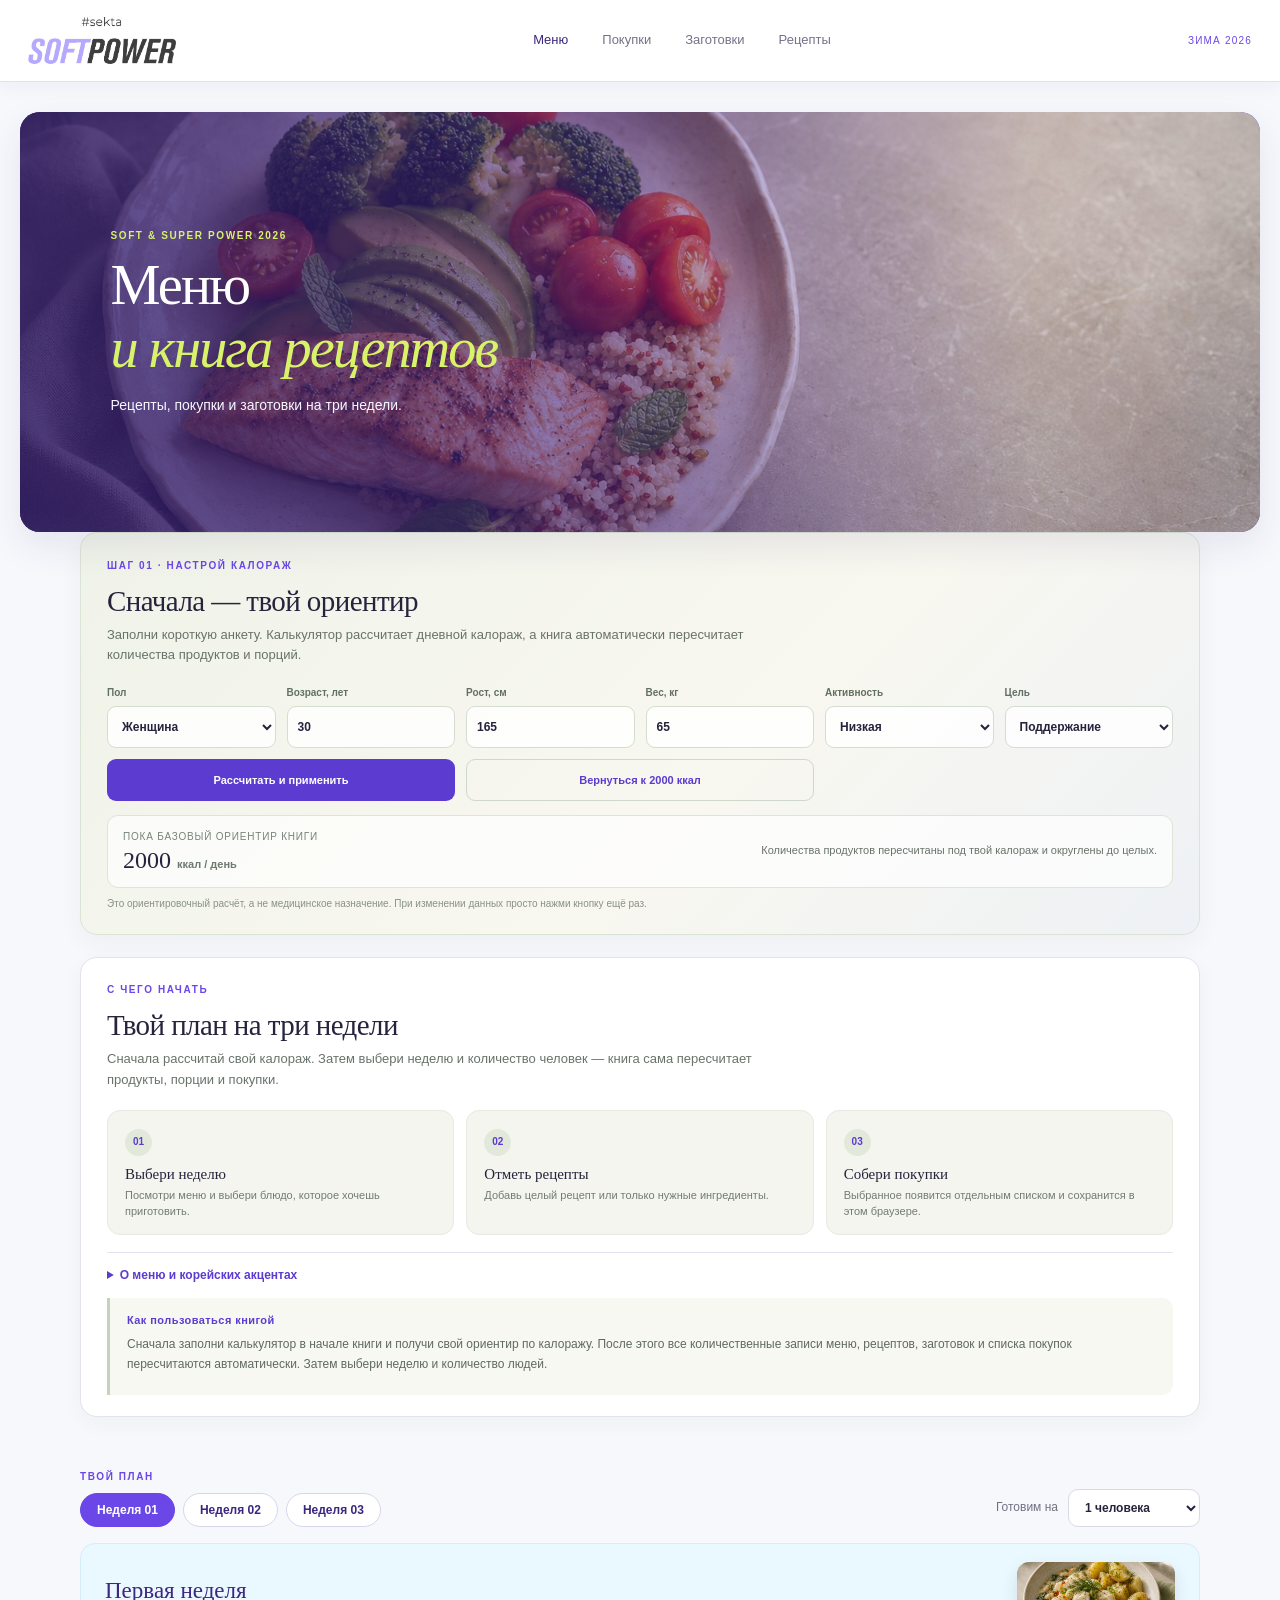
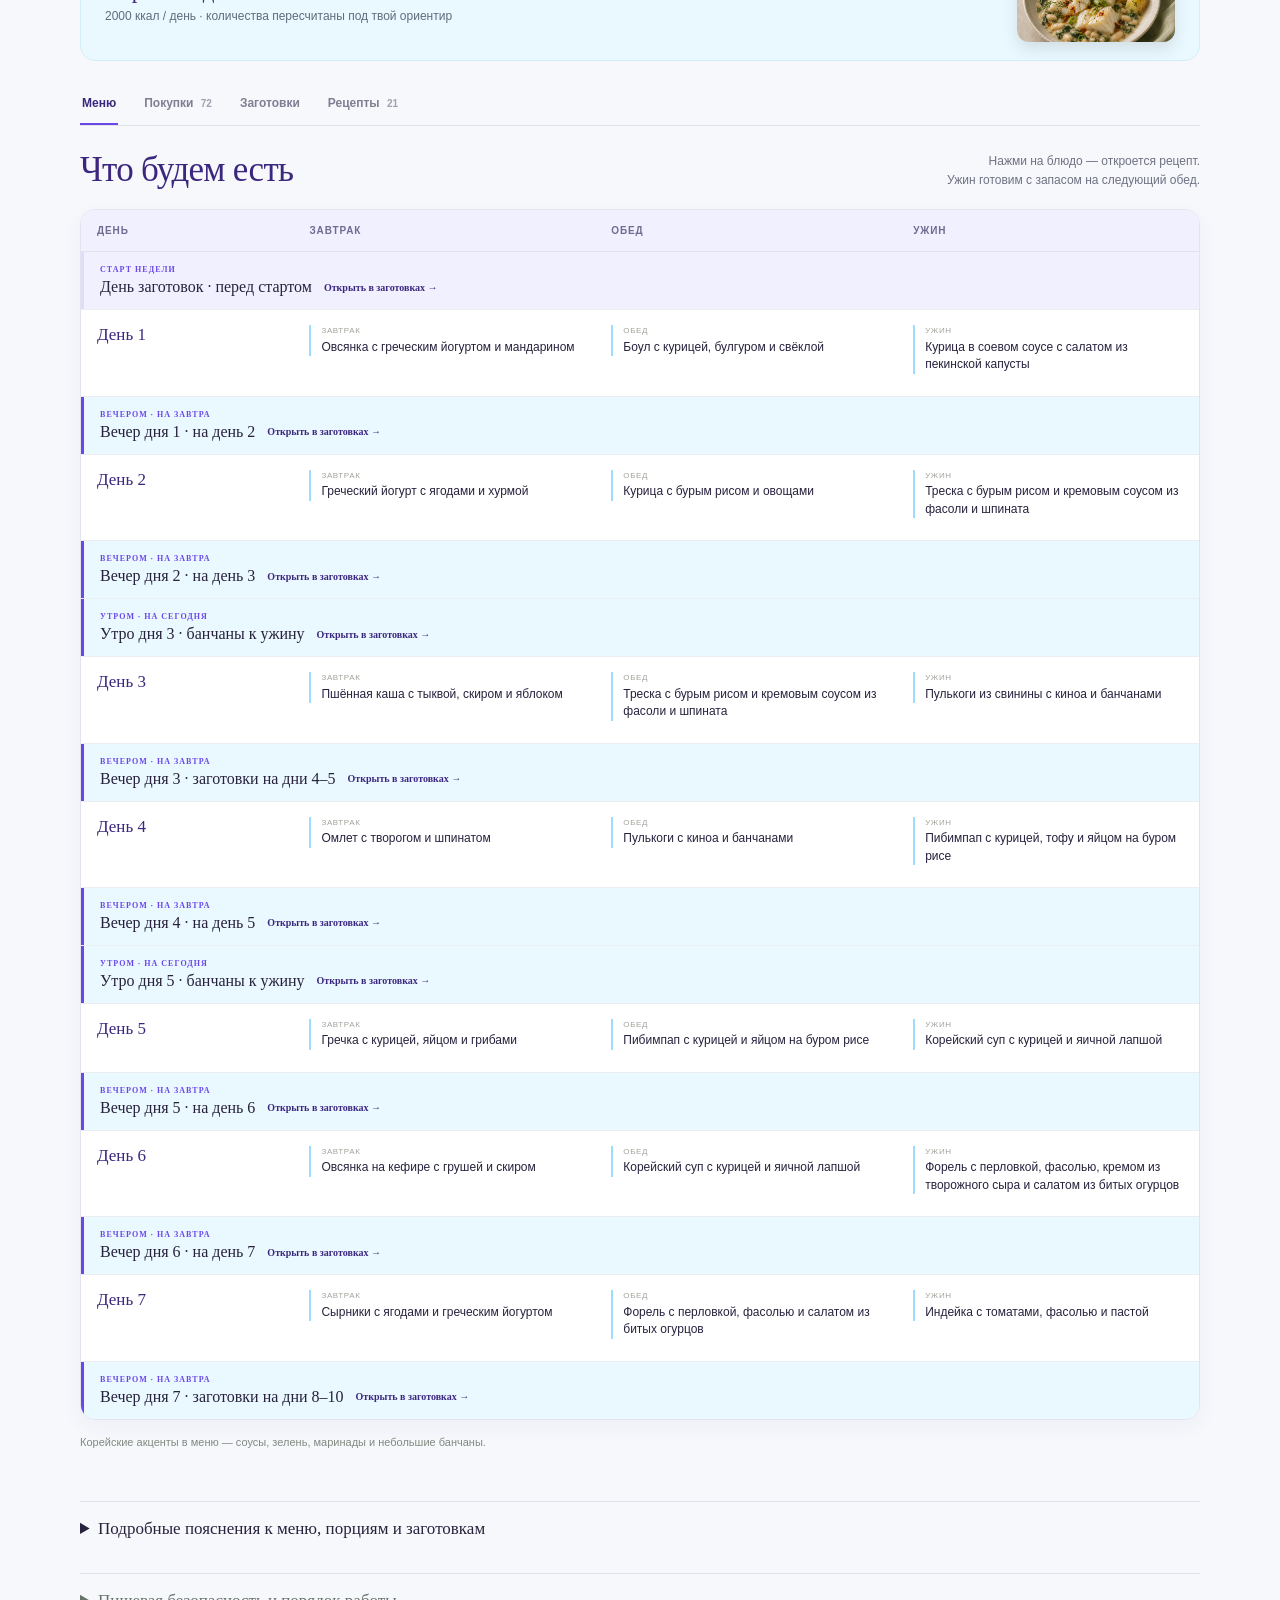
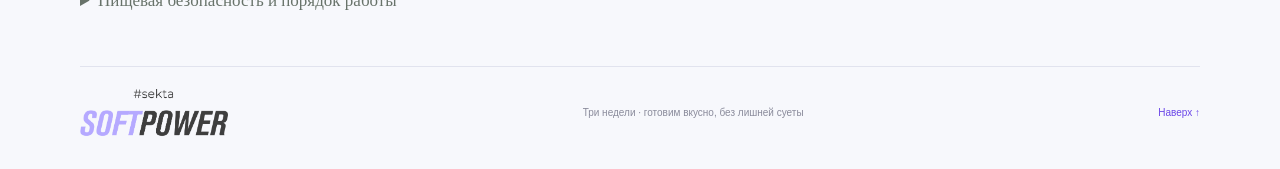
==== index.html @ 27cd6e07 "Уточнить завтрак и состав блюд дня 3" ====
<!doctype html><html lang="ru"><head><meta charset="utf-8"><meta name="viewport" content="width=device-width, initial-scale=1"><meta name="theme-color" content="#f2f1e9"><meta name="description" content="Интерактивная книга сезонного меню на три недели: рецепты, заготовки и пересчёт порций на 1–4 человек."><title>Сезонка — меню и книга рецептов</title><link rel="stylesheet" href="styles.css?v=20261120-recipe-flow"></head><body><header class="topbar"><a class="brand" href="#" aria-label="Soft Power — на главную"><img class="brand-logo" src="[data-uri]" alt="#sekta Soft Power"></a><nav class="topnav" aria-label="Основная навигация"><a href="#menu" data-view="menu">Меню</a><a href="#shopping" data-view="shopping">Покупки</a><a href="#prep" data-view="prep">Заготовки</a><a href="#recipes" data-view="recipes">Рецепты</a></nav><div class="topbar-note">зима 2026</div></header><main><section class="hero"><img src="cover.jpg" alt="Лосось, овощи и крупа на керамической тарелке"><div class="hero-shade"></div><div class="hero-copy"><p class="eyebrow">SOFT &amp; SUPER POWER 2026</p><h1>Меню<br><em>и книга рецептов</em></h1><p>Рецепты, покупки и заготовки на три недели.</p></div></section><section id="calorieCalculator" class="calorie-calculator" aria-labelledby="calorieTitle"></section><section class="intro-panel" aria-labelledby="introTitle"><div class="intro-heading"><p class="eyebrow">С ЧЕГО НАЧАТЬ</p><h2 id="introTitle">Твой план на три недели</h2><p>Сначала рассчитай свой калораж. Затем выбери неделю и количество человек — книга сама пересчитает продукты, порции и покупки.</p></div><div class="intro-steps"><article><span>01</span><strong>Выбери неделю</strong><p>Посмотри меню и выбери блюдо, которое хочешь приготовить.</p></article><article><span>02</span><strong>Отметь рецепты</strong><p>Добавь целый рецепт или только нужные ингредиенты.</p></article><article><span>03</span><strong>Собери покупки</strong><p>Выбранное появится отдельным списком и сохранится в этом браузере.</p></article></div><details class="intro-context"><summary>О меню и корейских акцентах</summary><div id="introContent"></div></details><div class="intro-howto" id="howtoContent"></div></section><section class="controlbar" aria-label="Выбор недели и количества"><div><p class="eyebrow">ТВОЙ ПЛАН</p><div class="week-switch" id="weekSwitch"></div></div><label class="people-control"><span>Готовим на</span><select id="peopleSelect" aria-label="Количество человек"><option value="1">1 человека</option><option value="2">2 человека</option><option value="3">3 человека</option><option value="4">4 человека</option></select></label></section><div class="week-intro" id="weekIntro"></div><div class="view-nav"><button class="view-tab active" data-view="menu">Меню</button><button class="view-tab" data-view="shopping">Покупки <span id="shoppingCount"></span></button><button class="view-tab" data-view="prep">Заготовки</button><button class="view-tab" data-view="recipes">Рецепты <span id="recipeCount"></span></button></div><section id="menu" class="view active"><div class="section-head"><div><h2>Что будем есть</h2></div><p>Нажми на блюдо — откроется рецепт.<br>Ужин готовим с запасом на следующий обед.</p></div><div class="menu-wrap"><table class="menu-table" aria-label="Меню на выбранную неделю"><thead><tr><th>День</th><th>Завтрак</th><th>Обед</th><th>Ужин</th></tr></thead><tbody id="menuGrid"></tbody></table></div><div class="menu-footnote">Корейские акценты в меню — соусы, зелень, маринады и небольшие банчаны.</div></section><section id="recipes" class="view"><div class="section-head"><div><p class="eyebrow">ПРОСТО И ПОШАГОВО</p><h2>Рецепты недели</h2></div><div class="recipe-tools"><label class="search-box"><span>⌕</span><input id="recipeSearch" type="search" placeholder="Найти блюдо…" aria-label="Найти блюдо"></label><button class="quiet-button" id="toggleRecipes">Развернуть все</button></div></div><div id="recipeDays" class="recipe-days"></div></section><section id="shopping" class="view"><div class="section-head"><div><p class="eyebrow">СПИСОК НА НЕДЕЛЮ</p><h2>Покупки</h2></div><p>Отметь нужные продукты.<br>Количество пересчитывается на выбранное число человек.</p></div><div class="shopping-main"><div class="list-summary" id="listSummary"></div><section class="selected-shopping" id="selectedShopping" aria-live="polite"></section><div id="groceryGroups" class="grocery-groups"></div></div><div class="note-card"><strong>Про ориентир КБЖУ</strong><p>База книги — около 2000 ккал и соотношение 30/20/50. После калькулятора количественные значения пересчитываются под твой ориентир; это пропорциональная настройка, а не лабораторный анализ каждой порции.</p></div></section><section id="prep" class="view"><div class="section-head"><div><p class="eyebrow">СНАЧАЛА ЗАГОТОВКИ</p><h2>План подготовки</h2></div><p>День заготовок перед стартом.<br>После дней 3, 10 и 17: вечерняя заготовка на следующие дни.</p></div><div class="prep-intro"><strong>Готовь по этапам</strong><span>Заготовки сгруппированы по дням подготовки. Внутри — конкретные продукты, действия и блюда, для которых они нужны.</span></div><div class="prep-return"><button id="prepReturn" class="view-tab" type="button" hidden></button></div><div id="prepBlocks" class="prep-blocks"></div></section><section class="frontmatter"><details><summary>Подробные пояснения к меню, порциям и заготовкам</summary><div id="frontmatterContent"></div></details><details class="safety-panel"><summary>Пищевая безопасность и порядок работы</summary><div id="safetyContent"></div></details></section></main><footer><a class="brand footer-brand" href="#" aria-label="Soft Power — наверх"><img class="brand-logo" src="[data-uri]" alt="#sekta Soft Power"></a><span>Три недели · готовим вкусно, без лишней суеты</span><a href="#top">Наверх ↑</a></footer><script src="menu-data.js?v=20261123-day3-cleanup"></script><script src="app.js?v=20261123-prep-return"></script></body></html>
---- styles.css ----
:root{--paper:#f4f2eb;--card:#fffefa;--ink:#26362d;--muted:#778078;--line:#dfe2d8;--olive:#536c54;--sage:#e6ecdf;--rust:#be6848;--sand:#eee7d8;--shadow:0 14px 40px rgba(39,51,41,.08);--serif:"Playfair Display",Georgia,serif;--sans:"DM Sans",Arial,sans-serif}*{box-sizing:border-box}html{scroll-behavior:smooth;scroll-padding-top:90px}body{margin:0;background:var(--paper);color:var(--ink);font-family:var(--sans);font-size:15px;line-height:1.55}.topbar{height:76px;display:flex;align-items:center;justify-content:space-between;padding:0 max(28px,calc((100vw - 1240px)/2));border-bottom:1px solid #dedfd5;background:rgba(250,249,244,.92);position:sticky;top:0;z-index:20;backdrop-filter:blur(14px)}.brand{display:flex;align-items:center;gap:11px;text-decoration:none;color:var(--ink);font-size:12px;font-weight:700;letter-spacing:.14em}.brand-mark{width:36px;height:36px;border-radius:50%;background:var(--olive);color:white;display:grid;place-items:center;font-family:var(--serif);font-size:20px;letter-spacing:0}.brand small{display:block;color:#90958b;font-size:9px;letter-spacing:.08em;font-weight:500;margin-top:2px}.topnav{display:flex;gap:34px}.topnav a{font-size:13px;color:#657168;text-decoration:none}.topnav a:hover,.topnav a.current{color:var(--ink)}.topbar-note{font-size:11px;letter-spacing:.12em;text-transform:uppercase;color:#8b9086}.hero{max-width:1240px;margin:30px auto 0;height:420px;border-radius:20px;overflow:hidden;position:relative;background:#b8b7a8;box-shadow:var(--shadow)}.hero>img{width:100%;height:100%;object-fit:cover;object-position:center 48%;display:block}.hero-shade{position:absolute;inset:0;background:linear-gradient(90deg,rgba(24,37,29,.72),rgba(24,37,29,.43) 43%,rgba(24,37,29,.02) 76%),linear-gradient(0deg,rgba(24,37,29,.14),transparent 55%)}.hero-copy{position:absolute;left:7.3%;top:50%;transform:translateY(-50%);max-width:530px;color:white}.eyebrow{font-size:10px;font-weight:700;letter-spacing:.17em;color:var(--rust);margin:0 0 10px}.hero .eyebrow{color:#d5dfc7}.hero h1{font:500 clamp(36px,4.4vw,58px)/1.12 var(--serif);letter-spacing:-.025em;margin:0 0 14px}.hero h1 em{font-weight:500;color:#e2ead5}.hero-copy>p:not(.eyebrow){max-width:435px;color:#f3f1e9;font-size:14px;margin:0}.hero-pills{display:flex;gap:9px;margin-top:24px;flex-wrap:wrap}.hero-pills span{border:1px solid rgba(255,255,255,.38);background:rgba(255,255,255,.1);border-radius:30px;padding:7px 12px;font-size:11px;backdrop-filter:blur(6px)}.hero-caption{position:absolute;right:25px;bottom:21px;color:#fff;font-size:10px;letter-spacing:.15em}.hero-caption i{font-style:normal;color:#b6cc9e}.controlbar,.week-intro,.view-nav,main>section:not(.hero){max-width:1120px;margin-left:auto;margin-right:auto}.controlbar{display:flex;justify-content:space-between;align-items:end;padding:30px 0 16px}.controlbar .eyebrow{margin-bottom:8px}.week-switch{display:flex;gap:8px}.week-btn{border:1px solid #d8ddd2;background:transparent;color:#68736a;border-radius:30px;padding:9px 16px;font:600 12px var(--sans);cursor:pointer;transition:.2s}.week-btn:hover,.week-btn.active{background:var(--olive);color:white;border-color:var(--olive)}.people-control{display:flex;align-items:center;gap:10px;font-size:12px;color:var(--muted)}select{font:600 12px var(--sans);color:var(--ink);border:1px solid var(--line);background:white;border-radius:10px;padding:10px 32px 10px 12px;cursor:pointer}.week-intro{display:flex;align-items:center;justify-content:space-between;gap:24px;border-radius:15px;background:#e8ecdf;padding:18px 24px;margin-bottom:21px!important}.week-intro h2{font:500 23px var(--serif);margin:0 0 3px}.week-intro p{font-size:12px;color:#68736a;margin:0}.week-tag{background:#f9faf4;padding:8px 11px;border-radius:30px;font-size:10px;white-space:nowrap;color:var(--olive);font-weight:600}.view-nav{display:flex;gap:24px;border-bottom:1px solid var(--line);margin-bottom:24px!important}.view-tab{border:0;background:none;padding:14px 2px 13px;color:#778078;font:600 12px var(--sans);cursor:pointer;border-bottom:2px solid transparent}.view-tab.active{color:var(--ink);border-color:var(--rust)}.view-tab span{font-size:10px;color:#959b91;margin-left:4px}.view{max-width:1120px;margin:0 auto 50px;display:none}.view.active{display:block}.section-head{display:flex;justify-content:space-between;align-items:end;margin:0 0 19px}.section-head h2{font:500 33px var(--serif);margin:0;letter-spacing:-.02em}.section-head>p{font-size:12px;color:var(--muted);text-align:right;margin:0}.menu-wrap{overflow:auto;border:1px solid var(--line);border-radius:15px;background:var(--card);box-shadow:0 5px 18px rgba(39,51,41,.03)}.menu-table{width:100%;min-width:740px;border-collapse:collapse}.menu-table th{background:#f8f8f2;color:#788078;font-size:10px;letter-spacing:.09em;text-align:left;text-transform:uppercase;padding:13px 16px;border-bottom:1px solid var(--line)}.menu-table td{vertical-align:top;border-bottom:1px solid #eceee7;padding:15px 16px;width:27%}.menu-table tr:last-child td{border-bottom:0}.menu-table td:first-child{width:100px;color:var(--olive);font:500 17px var(--serif);white-space:nowrap}.meal-link{display:block;text-decoration:none;color:var(--ink);font-size:12px;line-height:1.45;margin:0 0 7px;padding-left:10px;border-left:2px solid #dce4d3;transition:.15s}.meal-link:hover{color:var(--rust);border-color:var(--rust);transform:translateX(2px)}.meal-link small{display:block;color:#a0a49b;text-transform:uppercase;font-size:8px;letter-spacing:.08em;margin-bottom:2px}.menu-footnote{display:flex;align-items:center;gap:8px;color:#818980;font-size:11px;margin-top:14px}.dot{width:7px;height:7px;border-radius:50%;background:var(--rust)}.recipe-tools{display:flex;gap:8px;align-items:center}.search-box{border:1px solid var(--line);background:white;border-radius:11px;display:flex;align-items:center;gap:8px;padding:8px 11px;color:#98a094}.search-box input{border:0;outline:0;font:12px var(--sans);width:160px;color:var(--ink)}.quiet-button{border:1px solid var(--line);background:transparent;border-radius:9px;padding:9px 12px;font:600 11px var(--sans);color:#667269;cursor:pointer}.quiet-button:hover{background:var(--sage)}.recipe-days{display:grid;gap:14px}.day-group{background:var(--card);border:1px solid var(--line);border-radius:15px;overflow:hidden}.day-title{padding:14px 18px;background:#f8f8f3;display:flex;justify-content:space-between;align-items:center;border-bottom:1px solid #ebede5}.day-title h3{margin:0;font:500 20px var(--serif)}.day-title span{font-size:10px;color:#92988e;letter-spacing:.08em;text-transform:uppercase}.recipe-list{padding:5px 15px}.recipe-card{border-bottom:1px solid #eef0e9}.recipe-card:last-child{border-bottom:0}.recipe-card summary{list-style:none;display:flex;align-items:center;gap:12px;padding:14px 5px;cursor:pointer}.recipe-card summary::-webkit-details-marker{display:none}.slot{width:72px;color:#858d83;text-transform:uppercase;letter-spacing:.08em;font-size:9px;font-weight:700}.recipe-name{flex:1;font:500 17px var(--serif)}.recipe-meta{font-size:10px;color:#8e958b;white-space:nowrap}.chevron{width:24px;height:24px;border-radius:50%;background:#eef1e7;display:grid;place-items:center;color:var(--olive);transition:.2s}.recipe-card[open] .chevron{transform:rotate(180deg)}.recipe-body{padding:0 12px 19px 89px;max-width:860px}.recipe-badges{display:flex;gap:7px;flex-wrap:wrap;margin-bottom:12px}.recipe-badges span{background:#f0f2eb;color:#687568;border-radius:20px;padding:5px 9px;font-size:9px}.recipe-columns{display:grid;grid-template-columns:minmax(220px,.8fr) 1.2fr;gap:28px}.recipe-body h4{font-size:10px;text-transform:uppercase;letter-spacing:.12em;color:var(--rust);margin:10px 0}.recipe-body ul,.recipe-body ol{padding-left:18px;margin:0;color:#4c5b50;font-size:12px}.recipe-body li{padding:2px 0}.recipe-notes{border-left:2px solid #d7e0d0;padding:5px 10px;margin-top:12px;color:#7a847b;font-size:11px}.empty-search{padding:20px;color:var(--muted);font-size:13px}.shopping-layout{display:grid;grid-template-columns:minmax(0,1fr) 300px;gap:25px}.list-summary{display:flex;justify-content:space-between;align-items:center;padding:14px 17px;background:#e8ecdf;border-radius:12px;margin-bottom:13px;font-size:12px;color:#586957}.list-summary strong{font:500 18px var(--serif);color:var(--ink)}.grocery-groups{display:grid;grid-template-columns:1fr 1fr;gap:11px}.grocery-group{background:var(--card);border:1px solid var(--line);border-radius:13px;overflow:hidden}.grocery-group summary{list-style:none;padding:13px 14px;display:flex;justify-content:space-between;cursor:pointer;font-size:12px;font-weight:700}.grocery-group summary::-webkit-details-marker{display:none}.grocery-group summary span{font-weight:500;font-size:10px;color:#949a90}.grocery-items{padding:0 14px 12px;display:grid;gap:6px}.check-item{display:flex;align-items:flex-start;gap:9px;font-size:11px;color:#5f6c61;line-height:1.4}.check-item input{appearance:none;flex:0 0 15px;height:15px;border:1px solid #b8c3b3;border-radius:4px;margin:0;cursor:pointer;background:white}.check-item input:checked{background:var(--olive);border-color:var(--olive);background-image:url("data:image/svg+xml,%3Csvg viewBox='0 0 16 16' xmlns='http://www.w3.org/2000/svg'%3E%3Cpath d='m3 8 3 3 7-7' fill='none' stroke='white' stroke-width='2'/%3E%3C/svg%3E")}.check-item.checked span{text-decoration:line-through;color:#a6aaa1}.prep-aside{display:grid;align-content:start;gap:12px}.prep-card,.note-card{background:#e8ecdf;border-radius:15px;padding:19px}.prep-icon{width:32px;height:32px;border-radius:50%;display:grid;place-items:center;background:#d4dfcb;color:var(--olive);font-size:19px;margin-bottom:12px}.prep-card h3{font:500 23px var(--serif);margin:0 0 5px}.muted{color:#768176;font-size:11px;margin:0 0 12px}.prep-block{border-top:1px solid #d2dacd;padding-top:10px;margin-top:11px}.prep-block summary{cursor:pointer;font-size:11px;font-weight:700;list-style:none}.prep-block summary::-webkit-details-marker{display:none}.prep-lines{font-size:10px;color:#617060;padding:7px 0 0}.prep-lines p{margin:5px 0}.prep-lines h5{font-size:10px;color:#425746;margin:11px 0 2px}.note-card{background:#f0e9dc}.note-card strong{font:500 16px var(--serif)}.note-card p{font-size:11px;color:#777b70;margin:6px 0 0}.frontmatter{max-width:1120px;margin:0 auto 38px!important}.frontmatter details{border-top:1px solid var(--line);padding:17px 0}.frontmatter summary{cursor:pointer;font:500 17px var(--serif)}#frontmatterContent{padding:12px 0 3px;max-width:860px;columns:1}#frontmatterContent h4{break-after:avoid;color:var(--rust);font-size:10px;letter-spacing:.1em;text-transform:uppercase;margin:15px 0 4px}#frontmatterContent p{font-size:11px;color:#6f786e;margin:5px 0;break-inside:avoid}.source-note{font-size:10px;color:#92978e}.source-note a{color:var(--olive)}footer{border-top:1px solid var(--line);max-width:1120px;margin:auto;padding:22px 0 32px;display:flex;justify-content:space-between;align-items:center;font-size:10px;color:#92978e}footer>a:last-child{color:var(--olive);text-decoration:none}.hidden{display:none!important}@media(max-width:1180px){.hero,.controlbar,.week-intro,.view-nav,.view,.frontmatter,footer{margin-left:24px!important;margin-right:24px!important}.topbar{padding-left:24px;padding-right:24px}.view{max-width:none}}@media(max-width:760px){body{font-size:14px}.topbar{height:65px;padding:0 16px}.topnav{gap:12px}.topnav a{font-size:11px}.topbar-note{display:none}.hero{height:480px;margin:16px 12px 0!important;border-radius:15px}.hero>img{object-position:60% center}.hero-shade{background:linear-gradient(90deg,rgba(24,37,29,.74),rgba(24,37,29,.18)),linear-gradient(0deg,rgba(24,37,29,.3),transparent 65%)}.hero-copy{left:7%;right:6%;top:47%}.hero h1{font-size:39px}.hero-copy>p:not(.eyebrow){font-size:13px}.hero-caption{font-size:8px}.controlbar{margin:0 16px!important;padding-top:22px;align-items:center}.week-switch{gap:5px}.week-btn{padding:8px 10px;font-size:10px}.people-control{display:grid;gap:4px;font-size:10px}select{font-size:10px;padding:8px}.week-intro,.view-nav,.view,.frontmatter,footer{margin-left:16px!important;margin-right:16px!important}.week-intro{padding:14px 16px}.week-intro h2{font-size:20px}.view-nav{gap:17px;overflow:auto;white-space:nowrap}.view-tab{font-size:11px}.view{margin-bottom:35px}.section-head{align-items:start;gap:10px;flex-direction:column}.section-head h2{font-size:28px}.section-head>p{text-align:left}.menu-table td{padding:12px}.recipe-tools{width:100%;justify-content:space-between}.search-box{flex:1}.search-box input{width:100%}.recipe-card summary{gap:7px}.slot{width:57px;font-size:8px}.recipe-name{font-size:15px}.recipe-meta{font-size:9px}.recipe-body{padding:0 4px 15px}.recipe-columns{grid-template-columns:1fr;gap:10px}.shopping-layout{grid-template-columns:1fr}.grocery-groups{grid-template-columns:1fr}.prep-aside{grid-template-columns:1fr 1fr}.prep-card{grid-column:1/-1}.list-summary{font-size:10px}.list-summary strong{font-size:15px}#frontmatterContent{columns:1}footer{gap:12px;flex-wrap:wrap}footer>span{order:3;width:100%}}@media(max-width:420px){.topnav{gap:8px}.topnav a{font-size:10px}.brand{font-size:10px}.brand-mark{width:31px;height:31px}.controlbar{align-items:end}.week-switch{gap:4px}.week-btn{padding:7px 8px}.hero h1{font-size:34px}.prep-aside{grid-template-columns:1fr}.prep-card{grid-column:auto}}

.week-visual{position:relative;width:158px;flex:0 0 158px;height:80px;border-radius:12px;overflow:hidden;box-shadow:0 7px 16px rgba(39,51,41,.12)}.week-visual img{width:100%;height:100%;object-fit:cover;display:block}.week-visual .week-tag{position:absolute;left:7px;right:7px;bottom:7px;display:block;text-align:center;background:rgba(249,250,244,.92);padding:5px 7px;font-size:8px;white-space:normal}.week-intro>div:first-child{flex:1}@media(max-width:760px){.week-visual{width:116px;flex-basis:116px;height:68px}.week-visual .week-tag{font-size:7px}}@media(max-width:420px){.week-intro{align-items:flex-start}.week-visual{width:84px;flex-basis:84px;height:60px}.week-visual .week-tag{font-size:6px;padding:4px}}

/* Brand and orientation */
.brand-logo{display:block;width:178px;height:auto;max-height:58px;object-fit:contain}.footer-brand .brand-logo{width:148px;max-height:48px}
.intro-panel{max-width:1120px;margin:0 auto 22px;padding:24px 26px 21px;background:var(--card);border:1px solid var(--line);border-radius:17px;box-shadow:0 6px 22px rgba(39,51,41,.04)}
.intro-heading{max-width:660px}.intro-heading h2{margin:0 0 6px;font:500 29px/1.2 var(--serif);letter-spacing:-.02em}.intro-heading>p:last-child{margin:0;color:#68736a;font-size:13px;line-height:1.6}
.intro-steps{display:grid;grid-template-columns:repeat(3,minmax(0,1fr));gap:12px;margin:20px 0 17px}.intro-steps article{position:relative;min-height:115px;padding:17px 17px 14px;border-radius:13px;background:#f4f5ef;border:1px solid #e7eae1}.intro-steps article>span{display:inline-grid;place-items:center;width:27px;height:27px;border-radius:50%;background:#e2e9da;color:var(--olive);font-size:10px;font-weight:700;margin-bottom:10px}.intro-steps strong{display:block;font:500 15px var(--serif);color:var(--ink)}.intro-steps p{margin:4px 0 0;color:#737c72;font-size:11px;line-height:1.5}
.intro-context{border-top:1px solid var(--line);padding-top:13px}.intro-context summary{cursor:pointer;font-size:12px;font-weight:700;color:var(--olive)}#introContent,#howtoContent{color:#5f6a60}#introContent{padding:5px 0 2px;columns:2;column-gap:30px}#introContent h4,#howtoContent h4{break-after:avoid;color:var(--rust);font-size:11px;letter-spacing:.04em;margin:12px 0 5px}#introContent p,#howtoContent p{font-size:12px;line-height:1.65;margin:6px 0;break-inside:avoid}#howtoContent{margin-top:13px;padding:14px 17px;border-left:3px solid #c7d2bd;background:#f8f8f3;border-radius:0 10px 10px 0}#howtoContent h4:first-child{margin-top:0}
.recipe-actions{padding:0 5px 12px}.add-recipe{border:1px solid #cfd9c8;background:#f4f6f0;color:var(--olive);border-radius:9px;padding:8px 11px;font:700 11px var(--sans);cursor:pointer;transition:.15s}.add-recipe:hover,.add-recipe.selected{background:var(--olive);color:white;border-color:var(--olive)}.recipe-picked{background:#fbfcf8}.recipe-ingredients{display:grid;gap:4px}.recipe-ingredient{display:flex;align-items:flex-start;gap:8px;padding:6px 8px;border-radius:8px;color:#4c5b50;font-size:12px;line-height:1.45;cursor:pointer}.recipe-ingredient:hover,.recipe-ingredient.is-selected{background:#eef2e9}.recipe-ingredient input,.selected-item input{accent-color:var(--olive);flex:0 0 16px;width:16px;height:16px;margin:1px 0 0;cursor:pointer}.recipe-body h4 small{font-size:9px;text-transform:none;letter-spacing:0;color:#858d83;font-weight:500;margin-left:5px}
.selected-shopping{margin:0 0 14px}.selected-shopping:not(:empty){padding:16px;background:#f0f3eb;border:1px solid #dce4d5;border-radius:14px}.selected-shopping-head{display:flex;justify-content:space-between;align-items:center;gap:10px}.selected-shopping-head .eyebrow{margin:0 0 4px}.selected-shopping-head h3{margin:0;font:500 20px var(--serif)}.selected-shopping-head h3 span{display:inline-grid;place-items:center;min-width:23px;height:23px;padding:0 5px;border-radius:50%;font:700 10px var(--sans);color:var(--olive);background:#dce6d4;vertical-align:middle}.selected-note{margin:8px 0 12px;color:#718071;font-size:11px;line-height:1.5}.selected-items{display:grid;grid-template-columns:repeat(2,minmax(0,1fr));gap:6px}.selected-item{display:flex;gap:9px;align-items:flex-start;padding:9px 10px;border-radius:9px;background:rgba(255,255,255,.78);font-size:11px;line-height:1.4}.selected-item>span{display:grid;gap:3px}.selected-item strong{font-weight:600;color:#46564a}.selected-item small{font-size:9px;color:#8b9388}.selected-item.checked strong{text-decoration:line-through;color:#a6aaa1}.recipe-match{background:#f2f5ed;border-radius:8px;padding:5px}.match-label{display:block;margin-top:3px;color:var(--olive);font-size:9px;line-height:1.35}.safety-panel{margin-top:17px!important;border-top:1px solid var(--line)}.safety-panel summary{color:#68736a}.front-subtitle{font-weight:600;color:#566754!important}.frontmatter summary:focus-visible,.intro-context summary:focus-visible,button:focus-visible,a:focus-visible,input:focus-visible,select:focus-visible{outline:3px solid rgba(190,104,72,.5);outline-offset:3px}
@media(max-width:1180px){.intro-panel{margin-left:24px;margin-right:24px}}
@media(max-width:760px){
  .topbar{height:auto;min-height:68px;flex-wrap:wrap;gap:5px 10px;padding:9px 15px}.brand-logo{width:132px;max-height:44px}.topnav{order:3;width:100%;justify-content:space-between;gap:8px;padding-top:3px;border-top:1px solid #e6e7df}.topnav a{font-size:10px;padding:5px 1px}.intro-panel{margin:0 16px 18px;padding:19px 16px}.intro-heading h2{font-size:25px}.intro-heading>p:last-child{font-size:12px}.intro-steps{grid-template-columns:1fr;gap:7px;margin:15px 0}.intro-steps article{min-height:0;padding:11px 12px 11px 48px}.intro-steps article>span{position:absolute;left:12px;top:12px;margin:0}.intro-steps strong{font-size:14px}.intro-steps p{font-size:10px}.intro-context summary{font-size:11px}#introContent{columns:1}#introContent p,#howtoContent p{font-size:11px}.selected-shopping-head h3{font-size:17px}.selected-items{grid-template-columns:1fr}.selected-item{padding:8px}.recipe-actions{padding-bottom:8px}.add-recipe{min-height:38px}.recipe-ingredient{padding:8px 9px}.recipe-ingredient input,.selected-item input{width:19px;height:19px;flex-basis:19px}
  .menu-wrap{overflow:visible;border:0;background:transparent;box-shadow:none}.menu-table{display:block;min-width:0}.menu-table thead{display:none}.menu-table tbody{display:grid;gap:9px}.menu-table tr{display:grid;grid-template-columns:1fr 1fr;background:var(--card);border:1px solid var(--line);border-radius:12px;overflow:hidden}.menu-table td{width:auto!important;padding:10px 11px;border:0}.menu-table td:first-child{grid-column:1/-1;border-bottom:1px solid #eceee7;font-size:17px;padding:11px 12px;background:#f8f8f3}.menu-table td:not(:first-child){min-width:0}.meal-link{font-size:11px;min-height:50px;margin:0;padding-left:8px}.meal-link small{font-size:8px}.menu-table td:nth-child(4){grid-column:1/-1}.menu-table td:nth-child(4) .meal-link{min-height:0}
}
@media(max-width:420px){.brand-logo{width:119px}.topnav a{font-size:9px}.intro-panel{margin-left:12px;margin-right:12px}.intro-steps article{padding-right:9px}.week-intro{gap:9px}.week-intro p{font-size:10px}.selected-shopping:not(:empty){padding:12px}.selected-shopping-head{align-items:flex-start}.selected-shopping-head .quiet-button{padding:7px 8px;font-size:9px}}

/* Shopping logistics: prep comes before the ingredient lists. */
.shopping-flow{display:grid;gap:18px}.prep-first-step{display:grid;grid-template-columns:40px minmax(220px,.65fr) minmax(0,1.35fr);gap:0 16px;align-items:start;padding:22px 24px;background:#e8ecdf;border:1px solid #d9e1d2}.prep-first-step .prep-icon{grid-row:1/3;margin:0}.prep-copy .eyebrow{margin-bottom:7px}.prep-copy h3{font:500 23px var(--serif);margin:0 0 5px}.prep-copy .muted{max-width:370px;margin:0}.prep-blocks{display:grid;grid-template-columns:1fr 1fr;gap:10px}.prep-blocks .prep-block{margin:0;padding:12px 14px;background:rgba(255,255,255,.58);border:1px solid #d2dacd;border-radius:11px}.prep-blocks .prep-block summary{font-size:12px}.prep-blocks .prep-lines{font-size:11px;line-height:1.5}.shopping-main{min-width:0}.shopping-main::before{content:"ШАГ 2 · СПИСОК ПОКУПОК";display:block;color:var(--rust);font-size:10px;font-weight:700;letter-spacing:.15em;margin:0 0 9px}.shopping-flow>.note-card{max-width:520px}.shopping-main .list-summary{margin-bottom:13px}
@media(max-width:760px){.prep-first-step{grid-template-columns:34px 1fr;gap:0 12px;padding:17px}.prep-first-step .prep-icon{grid-row:1}.prep-copy{grid-column:2}.prep-copy h3{font-size:21px}.prep-copy .muted{font-size:12px}.prep-blocks{grid-column:1/-1;grid-template-columns:1fr;margin-top:14px}.prep-blocks .prep-block{padding:12px}.shopping-main::before{margin-bottom:8px}}
.prep-step{display:grid;grid-template-columns:22px 1fr;gap:8px;align-items:start;margin:9px 0}.prep-step>span{width:21px;height:21px;border-radius:50%;display:grid;place-items:center;background:#d4dfcb;color:var(--olive);font-size:10px;font-weight:700}.prep-step p{margin:0;line-height:1.55}.prep-lines>p{margin:7px 0}

/* Раздельный план заготовок: короткие сгруппированные блоки вместо длинной колонки. */
#prep .prep-intro{display:flex;gap:16px;align-items:baseline;padding:15px 18px;margin:0 0 14px;background:#e8ecdf;border:1px solid #d9e1d2;border-radius:13px;color:#647365;font-size:12px}
#prep .prep-intro strong{flex:none;color:var(--ink);font:500 16px var(--serif)}
#prep .prep-blocks{grid-template-columns:1fr;gap:12px}
#prep .prep-blocks>.prep-block{padding:0 18px;background:var(--card);border:1px solid var(--line);border-radius:13px;box-shadow:0 5px 18px rgba(39,51,41,.03)}
#prep .prep-blocks>.prep-block>summary{display:flex;justify-content:space-between;align-items:center;gap:12px;padding:15px 0;font-size:14px}
.prep-count{font-weight:500;color:var(--muted);font-size:10px;white-space:nowrap}
#prep .prep-lines{padding:0 0 14px}
.prep-subgroup{margin:8px 0;padding:0 12px;background:#f7f7f1;border:1px solid #e7e9e0;border-radius:10px}
.prep-subgroup>summary{padding:11px 0;cursor:pointer;color:var(--ink);font-size:12px;font-weight:700;list-style:none}
.prep-subgroup>summary::-webkit-details-marker{display:none}
.prep-subgroup>summary::after{content:'＋';float:right;color:var(--rust)}
.prep-subgroup[open]>summary::after{content:'−'}
.prep-subgroup-body{padding:1px 0 11px;color:#617060;font-size:12px}
.prep-subgroup-body p{margin:5px 0;line-height:1.55}
.prep-subgroup-body .prep-step{grid-template-columns:25px 1fr;gap:10px;margin:11px 0}
.prep-subgroup-body .prep-step>span{width:24px;height:24px;font-size:11px}
.prep-subgroup-body .prep-step p{font-size:12px}
.prep-section-title{margin:12px 0 7px;color:var(--rust);font:600 12px var(--sans)}
.prep-label{margin:10px 0 4px;color:var(--olive);font-size:10px;text-transform:uppercase;letter-spacing:.08em}
.prep-ingredient{padding:5px 8px;margin:3px 0!important;background:white;border-radius:6px}
#shopping .shopping-main::before{content:none}
@media(max-width:760px){#prep .prep-intro{display:grid;gap:3px}#prep .prep-blocks>.prep-block{padding:0 12px}#prep .prep-blocks>.prep-block>summary{font-size:13px}}

/* Читабельная карточка дня на телефоне: каждый приём пищи идёт отдельной строкой. */
@media(max-width:760px){.menu-table tr{grid-template-columns:1fr}.menu-table td:nth-child(4){grid-column:auto}.menu-table td:not(:first-child){border-top:1px solid #eceee7;padding:9px 12px}.menu-table td:not(:first-child) .meal-link{margin:0;padding:3px 0;border-left:0}.menu-table td:not(:first-child) .meal-link small{display:inline-block;min-width:76px;margin:0 8px 0 0;color:var(--rust);font-weight:700}.menu-table td:first-child{font-size:17px}.menu-table td:nth-child(4) .meal-link{min-height:0}}
.recipe-origin{margin:12px 0 16px;padding:11px 13px;border-left:3px solid var(--rust);border-radius:0 9px 9px 0;background:#f7f4eb;color:#68736a;font-size:12px}.recipe-origin a{color:var(--olive);font-weight:700;text-decoration:underline;text-underline-offset:2px}
.recipe-ingredient span{overflow-wrap:anywhere}
@media(max-width:760px){.recipe-origin{font-size:11px}.recipe-ingredient{padding:8px 7px}}
@media(max-width:760px){
  .meal-link{display:grid;grid-template-columns:76px minmax(0,1fr);align-items:start;gap:8px;font-size:12px;line-height:1.4}
  .menu-table td:not(:first-child) .meal-link small{display:block;min-width:0;margin:0;color:var(--rust);font-size:9px;letter-spacing:.06em}
  .menu-table td:not(:first-child) .meal-link{min-height:0;padding:4px 0}
  .week-visual .week-tag{display:none}
}

/* Recipe cards share one fixed grid so dinner rows do not drift on narrow screens. */
.recipe-card>summary{display:grid;grid-template-columns:72px minmax(0,1fr) max-content 24px;align-items:center;gap:12px;}
.recipe-card>summary>.slot{width:auto;min-width:0;white-space:nowrap;flex:none;}
.recipe-card>summary>.recipe-name{min-width:0;overflow-wrap:anywhere;}
.recipe-card>summary>.recipe-meta{max-width:130px;white-space:normal;text-align:right;line-height:1.25;}
.recipe-card>summary>.chevron{width:24px;height:24px;flex:none;font-size:0;position:relative;transform:none!important;}
.recipe-card>summary>.chevron::before{content:"";width:7px;height:7px;border-right:1.7px solid currentColor;border-bottom:1.7px solid currentColor;transform:translateY(-2px) rotate(45deg);transition:transform .2s;}
.recipe-card[open]>summary>.chevron::before{transform:translateY(2px) rotate(225deg);}
@media(max-width:760px){
.recipe-card>summary{grid-template-columns:64px minmax(0,1fr) 22px;grid-template-areas:"slot name arrow" ". meta arrow";gap:4px 9px;align-items:center;padding:13px 4px;}
.recipe-card>summary>.slot{grid-area:slot;}
.recipe-card>summary>.recipe-name{grid-area:name;font-size:15px;line-height:1.3;}
.recipe-card>summary>.recipe-meta{grid-area:meta;justify-self:start;max-width:none;text-align:left;font-size:9px;}
.recipe-card>summary>.chevron{grid-area:arrow;width:22px;height:22px;}
.recipe-body{padding:0 8px 16px 73px;}
}
@media(max-width:360px){.recipe-card>summary{grid-template-columns:58px minmax(0,1fr) 20px;gap:4px 7px;}.recipe-card>summary>.slot{font-size:8px;}.recipe-body{padding-left:65px;}}

/* Calorie calculator: the book starts with one clear personal target. */
.week-only-label{display:inline-flex;align-items:center;min-height:38px;padding:0 14px;border-radius:30px;background:#e8ecdf;color:var(--olive);font-size:11px;font-weight:700}.calorie-calculator{max-width:1120px;margin:0 auto 22px;padding:25px 26px 23px;background:linear-gradient(135deg,#f0f3e9,#f8f7f0 58%,#eef1f5);border:1px solid #dbe3d5;border-radius:17px;box-shadow:0 7px 24px rgba(39,51,41,.05)}
.calorie-copy{max-width:680px}.calorie-copy h2{margin:0 0 6px;font:500 29px/1.2 var(--serif);letter-spacing:-.02em}.calorie-copy p:not(.eyebrow){margin:0;color:#68736a;font-size:13px;line-height:1.6}
.calorie-form{display:grid;grid-template-columns:repeat(6,minmax(0,1fr));gap:11px;margin:19px 0 14px}.calorie-form label{display:grid;gap:5px;color:#617060;font-size:10px;font-weight:700}.calorie-form input,.calorie-form select{width:100%;min-width:0;height:42px;padding:8px 10px;border:1px solid #d5ddd0;border-radius:9px;background:rgba(255,255,255,.86);font:600 12px var(--sans);color:var(--ink)}.calorie-form input:focus,.calorie-form select:focus{outline:3px solid rgba(83,108,84,.18);border-color:var(--olive)}.calorie-submit{grid-column:span 2;align-self:end;min-height:42px;border:0;border-radius:9px;background:var(--olive);color:#fff;font:700 11px var(--sans);cursor:pointer;padding:9px 14px}.calorie-submit:hover{background:#405741}.calorie-reset{grid-column:span 2;align-self:end;min-height:42px;border:1px solid #cfd9cb;border-radius:9px;background:transparent;color:var(--olive);font:700 11px var(--sans);cursor:pointer;padding:9px 14px}.calorie-reset:hover{background:#eef2e8}
.calorie-result{display:flex;align-items:center;justify-content:space-between;gap:20px;padding:13px 15px;background:rgba(255,255,255,.7);border:1px solid #dce5d6;border-radius:11px}.calorie-result>div:first-child{display:grid;gap:2px}.calorie-result-label{color:#778477;font-size:10px;text-transform:uppercase;letter-spacing:.08em}.calorie-result strong{font:500 24px var(--serif);color:var(--ink)}.calorie-result strong small{font:600 11px var(--sans);color:#6e796f}.calorie-result-meta{max-width:560px;color:#68736a;font-size:11px;line-height:1.45;text-align:right}.calorie-result-meta b{color:var(--olive)}.calorie-note{margin:9px 0 0;color:#8a9287;font-size:10px;line-height:1.45}
@media(max-width:1180px){.calorie-calculator{margin-left:24px;margin-right:24px}}
@media(max-width:760px){.calorie-calculator{margin:0 16px 18px;padding:19px 16px}.calorie-copy h2{font-size:25px}.calorie-copy p:not(.eyebrow){font-size:12px}.calorie-form{grid-template-columns:repeat(2,minmax(0,1fr));gap:10px;margin-top:16px}.calorie-form label:nth-child(5),.calorie-form label:nth-child(6){grid-column:span 2}.calorie-submit{grid-column:1/-1;min-height:46px}.calorie-reset{grid-column:1/-1;min-height:46px}.calorie-result{display:grid;gap:7px}.calorie-result-meta{text-align:left;max-width:none}}
@media(max-width:420px){.calorie-calculator{margin-left:12px;margin-right:12px}.calorie-form{grid-template-columns:1fr}.calorie-form label:nth-child(5),.calorie-form label:nth-child(6){grid-column:auto}.calorie-form input,.calorie-form select{height:44px}.calorie-result strong{font-size:22px}}



/* Mobile menu: keep each meal label aligned with its recipe title. */
@media(max-width:760px){
  .menu-wrap{overflow:visible;border:0;background:transparent;box-shadow:none}
  .menu-table,.menu-table tbody{display:block;width:100%;min-width:0}
  .menu-table thead{display:none}
  .menu-table tr{display:grid;grid-template-columns:1fr;background:var(--card);border:1px solid var(--line);border-radius:14px;margin:0 0 10px;overflow:hidden}
  .menu-table td{display:block;width:100%!important;padding:10px 13px;border-bottom:1px solid #eceee7}
  .menu-table td:first-child{font-size:17px;padding:12px 14px;background:#f8f8f3;border-bottom:1px solid var(--line)}
  .menu-table td:last-child{border-bottom:0}
  .menu-table .meal-link{display:grid;grid-template-columns:68px minmax(0,1fr);gap:8px;align-items:start;margin:0;padding:2px 0;border:0;font-size:12px;line-height:1.45}
  .menu-table .meal-link small{margin:1px 0 0;font-size:8px}
  .menu-table .meal-link:hover{transform:none}
}

/* Mobile touch targets: all primary controls remain comfortably tappable. */
@media(max-width:760px){
  .topnav a{display:flex;align-items:center;justify-content:center;min-width:44px;min-height:44px}
  .week-btn,.view-tab,.quiet-button,.add-recipe,select{min-width:44px;min-height:44px}
  .brand,.intro-context summary,footer>a:last-child{display:flex;align-items:center;min-height:44px}
}

/* Daily hand-off prep: visible in the menu, between recipe days and in Prep. */
.menu-prep-row>td{width:auto!important;padding:0!important;background:#f4f5ee;border-bottom:1px solid #e1e6da;white-space:normal!important;overflow-wrap:anywhere}
.menu-prep-row.menu-prep-start>td{background:#eef2e8}
.menu-next-prep{padding:13px 16px 15px;border-left:3px solid var(--olive)}
.menu-next-prep .prep-kicker{margin-bottom:3px;color:var(--rust);font-size:8px;font-weight:700;letter-spacing:.13em}
.menu-next-prep h4{margin:0 0 8px;color:var(--ink);font:500 15px var(--serif)}
.menu-next-prep ol{display:grid;grid-template-columns:repeat(2,minmax(0,1fr));gap:6px 28px;margin:0;padding-left:20px;color:#5d6a60;font-size:10px;line-height:1.5}
.menu-next-prep li{padding-left:2px;min-width:0;overflow-wrap:anywhere}
.recipe-next-prep{margin:-2px 14px 2px;padding:15px 18px;background:#eef2e8;border:1px solid #d9e1d2;border-radius:13px}
.recipe-next-prep.recipe-prep-start{margin:0 0 14px;background:#f0e9dc;border-color:#e6dccb}
.recipe-next-prep>summary{list-style:none;cursor:pointer}
.recipe-next-prep>summary::-webkit-details-marker{display:none}
.prep-callout-head{display:flex;gap:10px;align-items:flex-start}
.prep-callout-head>span{width:28px;height:28px;flex:0 0 28px;display:grid;place-items:center;border-radius:50%;background:#dce5d5;color:var(--olive);font-size:16px}
.prep-callout-head>span:last-child{width:auto;height:auto;display:block;flex:1;background:transparent;border-radius:0}
.prep-callout-head .prep-label{display:block;margin:0 0 2px;color:var(--rust);font-size:8px;font-weight:700;letter-spacing:.13em}
.prep-callout-head strong{display:block;padding-right:22px;color:var(--ink);font:500 17px var(--serif)}
.recipe-next-prep>summary::after{content:'+';position:absolute;right:18px;top:18px;color:var(--olive);font-size:18px}
.recipe-next-prep[open]>summary::after{content:'−'}
.recipe-next-prep{position:relative}
.recipe-next-prep ol{margin:10px 0 0;padding-left:56px;color:#58675b;font-size:11px;line-height:1.55}
.recipe-next-prep li{margin:4px 0;padding-left:3px}
.recipe-weekly-prep{margin:0 0 14px;border:1px solid #d8dfd1;border-radius:14px;background:#f4f5ee;overflow:hidden}
.recipe-weekly-prep.recipe-weekly-start{background:#f0e9dc;border-color:#e5d9c6}
.recipe-weekly-prep>summary{position:relative;display:grid;gap:3px;padding:15px 44px 15px 18px;list-style:none;cursor:pointer}
.recipe-weekly-prep>summary::-webkit-details-marker{display:none}
.recipe-weekly-prep>summary::after{content:'+';position:absolute;right:18px;top:18px;color:var(--olive);font-size:20px}
.recipe-weekly-prep[open]>summary::after{content:'−'}
.recipe-weekly-prep>summary span{color:var(--rust);font-size:8px;font-weight:700;letter-spacing:.13em}
.recipe-weekly-prep>summary strong{font:500 18px var(--serif)}
.recipe-weekly-prep-body{padding:0 18px 17px;border-top:1px solid rgba(111,126,98,.16);color:#58675b;font-size:11px;line-height:1.58}
.recipe-weekly-prep-body h4{margin:16px 0 7px;color:var(--ink);font:600 13px var(--sans)}
.recipe-weekly-prep-body p{margin:7px 0}
.daily-prep-block{border-color:#d1dbc9!important;background:#eef2e8!important}
.daily-prep-list{margin:3px 0 0;padding-left:21px}
.daily-prep-list li{margin:7px 0;padding-left:3px;line-height:1.55}

@media(max-width:760px){
  .menu-table .menu-prep-row{display:block;margin:-3px 0 12px;border-color:#d9e1d2;border-radius:12px}
  .menu-table .menu-prep-row>td,.menu-table .menu-prep-row>td:first-child{padding:0!important;background:transparent;border:0}
  .menu-next-prep{padding:12px 13px 13px;border-left-width:3px}
  .menu-next-prep h4{font-size:14px}
  .menu-next-prep ol{grid-template-columns:1fr;gap:5px;font-size:10px}
  .recipe-next-prep{margin:-2px 0 2px;padding:13px 14px}
  .recipe-next-prep.recipe-prep-start{margin-bottom:12px}
  .prep-callout-head strong{font-size:16px}
  .recipe-next-prep ol{padding-left:22px;font-size:11px}
  .recipe-weekly-prep>summary{padding:14px 42px 14px 14px}
  .recipe-weekly-prep-body{padding:0 14px 15px}
}


.prep-return{position:sticky;top:105px;z-index:5;pointer-events:none}.prep-return button{pointer-events:auto;margin:0 0 10px;background:var(--card);box-shadow:var(--shadow)}.prep-return button[hidden]{display:none}.recipe-card{scroll-margin-top:105px}

.ingredient-section h5{margin:12px 0 5px;font-size:.95rem;color:var(--olive)}
.recipe-photo{display:block;width:min(100%,520px);aspect-ratio:1;object-fit:cover;border-radius:14px;margin:0 0 16px;box-shadow:0 8px 20px rgba(39,51,41,.1)}
.week-switch{flex-wrap:wrap;align-items:center}.week-btn-locked{background:#e9ebe5!important;border-color:#d8dcd3!important;color:#a0a69d!important;cursor:not-allowed;opacity:.9}.week-btn-locked small{display:block;margin-left:5px;font-size:9px;font-weight:500;letter-spacing:.02em}.week-switch-note{flex-basis:100%;color:#9a9f97;font-size:10px;letter-spacing:.04em;margin-top:2px}
.menu-table .menu-prep-row>td:first-child,.menu-table .menu-prep-row .menu-next-prep,.menu-table .menu-prep-row ol,.menu-table .menu-prep-row li{white-space:normal!important;overflow-wrap:anywhere;word-break:normal}

/* Soft Power visual system: Georgia for editorial hierarchy, Arial for UI. */
:root{
  --paper:#f7f8fc;
  --card:#ffffff;
  --ink:#28223d;
  --muted:#6f7182;
  --line:#e1e3ee;
  --olive:#5c3bd1;
  --sage:#eef1ff;
  --rust:#5c3bd1;
  --sand:#fff8d9;
  --shadow:0 14px 36px rgba(49,35,105,.09);
  --serif:Georgia,"Times New Roman",serif;
  --sans:Arial,Helvetica,sans-serif;
  --purple:#6b47e8;
  --purple-dark:#3c277f;
  --lime:#d8f36a;
  --blue:#9bdcff;
  --blue-soft:#eaf8ff;
}

html{scroll-padding-top:104px}
body{background:var(--paper);color:var(--ink);font-family:var(--sans);font-size:15px;line-height:1.58}
button,input,select{font-family:var(--sans)}
.topbar{height:82px;background:rgba(255,255,255,.94);border-bottom:1px solid var(--line);box-shadow:0 4px 18px rgba(49,35,105,.05)}
.brand{color:var(--purple-dark);font-family:var(--sans);letter-spacing:.1em}
.brand-logo{display:block;width:148px;max-height:52px;object-fit:contain}
.topnav a{color:#737389}
.topnav a:hover,.topnav a.current{color:var(--purple-dark)}
.topbar-note{color:var(--purple);font-size:10px}
.hero{background:#6b47e8;box-shadow:var(--shadow)}
.hero-shade{background:linear-gradient(90deg,rgba(47,27,105,.82),rgba(66,37,145,.52) 48%,rgba(66,37,145,.05) 82%),linear-gradient(0deg,rgba(25,18,63,.15),transparent 60%)}
.hero h1,.section-head h2,.day-title h3,.recipe-name,.week-intro h2,.prep-card h3,.note-card strong,.intro-heading h2,.intro-steps strong,.selected-shopping-head h3,.prep-copy h3,.frontmatter summary,.recipe-weekly-prep>summary strong,.recipe-next-prep strong{font-family:var(--serif);font-weight:400}
.hero h1{letter-spacing:-.035em}
.hero h1 em{color:var(--lime)}
.eyebrow{color:var(--purple);font-family:var(--sans);letter-spacing:.16em}
.hero .eyebrow{color:var(--lime)}
.hero-copy>p:not(.eyebrow){color:#f8f7ff}
.hero-pills span{border-color:rgba(216,243,106,.7);background:rgba(216,243,106,.12);color:#fff}
.hero-caption i{color:var(--lime)}
.week-btn{border-color:#d8d6ea;color:var(--purple-dark);background:#fff}
.week-btn:hover,.week-btn.active{background:var(--purple);border-color:var(--purple);color:#fff}
.week-btn-locked{background:#ececf1!important;border-color:#dddde7!important;color:#a2a1ad!important}
.week-switch-note{color:#85859a}
.week-intro{background:var(--blue-soft);border:1px solid #d8effb}
.week-intro h2{color:var(--purple-dark)}
.week-intro p{color:#5f6d7c}
.week-tag{background:var(--lime);color:var(--purple-dark)}
.view-nav{border-color:var(--line)}
.view-tab{color:#7e7f92}
.view-tab.active{color:var(--purple-dark);border-color:var(--purple)}
.view-tab span{color:#a0a1b1}
.section-head h2{color:var(--purple-dark);font-size:35px}
.section-head>p{color:var(--muted)}
.menu-wrap,.day-group,.grocery-group{border-color:var(--line);box-shadow:0 7px 22px rgba(49,35,105,.045)}
.menu-table th{background:#f1f0ff;color:#706b91;border-color:var(--line)}
.menu-table td{border-color:#ececf3}
.menu-table td:first-child{color:var(--purple-dark)}
.meal-link{color:var(--ink);border-left-color:var(--blue)}
.meal-link:hover{color:var(--purple);border-color:var(--purple)}
.dot{background:var(--lime);border:1px solid #b8d33f}
.search-box,select{border-color:#d9d9e8;background:#fff;color:var(--ink)}
.search-box input{font-family:var(--sans)}
.quiet-button{border-color:#d8d6ea;color:var(--purple-dark);background:#fff}
.quiet-button:hover{background:var(--sage);border-color:#c8c1f1}
.day-title{background:#f1f0ff;border-color:var(--line)}
.day-title h3{color:var(--purple-dark)}
.recipe-card{border-color:#ececf3}
.recipe-card summary{background:#fff}
.recipe-card summary:hover{background:#fbfaff}
.slot{color:var(--purple)}
.recipe-name{color:var(--ink)}
.recipe-meta{color:#77788a}
.chevron{background:var(--lime);color:var(--purple-dark)}
.recipe-badges span{background:var(--blue-soft);color:#3c6379}
.recipe-body h4,.ingredient-section h5{color:var(--purple)}
.recipe-body ul,.recipe-body ol{color:#4f5162}
.recipe-notes{border-color:var(--blue);color:#64697b}
.recipe-origin{border-color:var(--purple);background:#f1f0ff;color:#616278}
.recipe-origin a,.source-note a{color:var(--purple-dark)}
.recipe-photo{box-shadow:0 10px 24px rgba(49,35,105,.13);border:1px solid #e1e3ee}
.add-recipe{border-color:#c5bcef;background:#f4f2ff;color:var(--purple-dark)}
.add-recipe:hover,.add-recipe.selected{background:var(--purple);border-color:var(--purple);color:#fff}
.recipe-ingredient:hover,.recipe-ingredient.is-selected{background:#f1f8ff}
.recipe-ingredient input,.selected-item input{accent-color:var(--purple)}
.selected-shopping:not(:empty){background:#f1f8ff;border-color:#ccecff}
.selected-shopping-head h3{color:var(--purple-dark)}
.selected-shopping-head h3 span{background:var(--lime);color:var(--purple-dark)}
.list-summary{background:var(--lime);color:var(--purple-dark)}
.list-summary strong{color:var(--purple-dark)}
.check-item input:checked{background-color:var(--purple);border-color:var(--purple)}
.prep-card,.week-intro,.daily-prep-block{background:var(--blue-soft);border-color:#d3edf9}
.prep-icon,.prep-step>span,.prep-callout-head>span{background:var(--lime);color:var(--purple-dark)}
.prep-card h3,.prep-copy h3{color:var(--purple-dark)}
.prep-block{border-color:#cfe8f2}
.prep-block summary,.prep-subgroup>summary{color:var(--purple-dark)}
.prep-label,.prep-section-title{color:var(--purple)!important}
.note-card{background:#f1f0ff;border-color:#e0dafd}
.menu-prep-row>td{background:var(--blue-soft)}
.menu-prep-row.menu-prep-start>td{background:#f1f0ff}
.menu-next-prep{border-color:var(--purple);border-left-color:var(--purple)}
.menu-next-prep .prep-kicker{color:var(--purple)}
.menu-next-prep h4{color:var(--purple-dark)}
.recipe-next-prep{background:var(--blue-soft);border-color:#cfe8f2}
.recipe-next-prep.recipe-prep-start,.recipe-weekly-prep.recipe-weekly-start{background:#f1f0ff;border-color:#e0dafd}
.recipe-next-prep>summary::after,.recipe-weekly-prep>summary::after{color:var(--purple)}
.recipe-weekly-prep{background:var(--blue-soft);border-color:#cfe8f2}
.recipe-weekly-prep-body{color:#55596b}
.prep-reference{display:grid;grid-template-columns:auto minmax(0,1fr) auto;align-items:center;gap:4px 12px;margin:0 0 14px;padding:13px 16px;border:1px solid #cfe8f2;border-left:3px solid var(--purple);border-radius:11px;background:var(--blue-soft);color:var(--ink);text-decoration:none}
.prep-reference:hover{border-color:var(--purple);background:#edf0ff}
.prep-reference .prep-kicker{grid-column:1/-1;color:var(--purple);font-size:8px;font-weight:700;letter-spacing:.13em}
.prep-reference strong{font:500 16px var(--serif);min-width:0}
.prep-reference-action{color:var(--purple-dark);font-size:10px;font-weight:700;white-space:nowrap}
.prep-reference-start{background:#f1f0ff;border-color:#e0dafd}
.menu-prep-row .prep-reference{margin:0;border-radius:0;border-width:0 0 0 3px;background:transparent}
.menu-prep-row .prep-reference:hover{background:#f1f0ff}
footer{border-color:var(--line);color:#8a8b9b}
footer>a:last-child{color:var(--purple)}

@media(max-width:760px){
  .topbar{height:auto;min-height:82px;background:rgba(255,255,255,.97)}
  .hero{margin-top:14px;height:470px}
  .hero h1{font-size:38px;line-height:1.08}
  .controlbar{padding-top:24px}
  .week-intro{padding:14px 15px}
  .section-head h2{font-size:30px;line-height:1.12}
  .menu-table tr{box-shadow:0 5px 16px rgba(49,35,105,.045)}
  .menu-table td:first-child{background:#f1f0ff}
  .recipe-card summary{min-height:62px}
  .recipe-name{line-height:1.28}
  .recipe-photo{width:100%;max-width:none;border-radius:12px}
  .prep-reference{grid-template-columns:1fr auto;gap:4px 10px;padding:12px 13px}
  .prep-reference .prep-kicker{grid-column:1/-1}
  .prep-reference strong{font-size:15px;line-height:1.25}
  .prep-reference-action{font-size:9px;text-align:right}
  .prep-card,.note-card{border-radius:13px}
}

@media(max-width:420px){
  .brand-logo{width:122px}
  .topnav a{color:#686a7b}
  .hero h1{font-size:34px}
  .hero-copy>p:not(.eyebrow){font-size:13px;line-height:1.55}
  .week-btn{padding:7px 8px}
  .section-head h2{font-size:28px}
  .recipe-card summary{grid-template-columns:58px minmax(0,1fr) 20px;gap:4px 7px}
  .recipe-name{font-size:15px}
  .recipe-meta{font-size:9px}
}
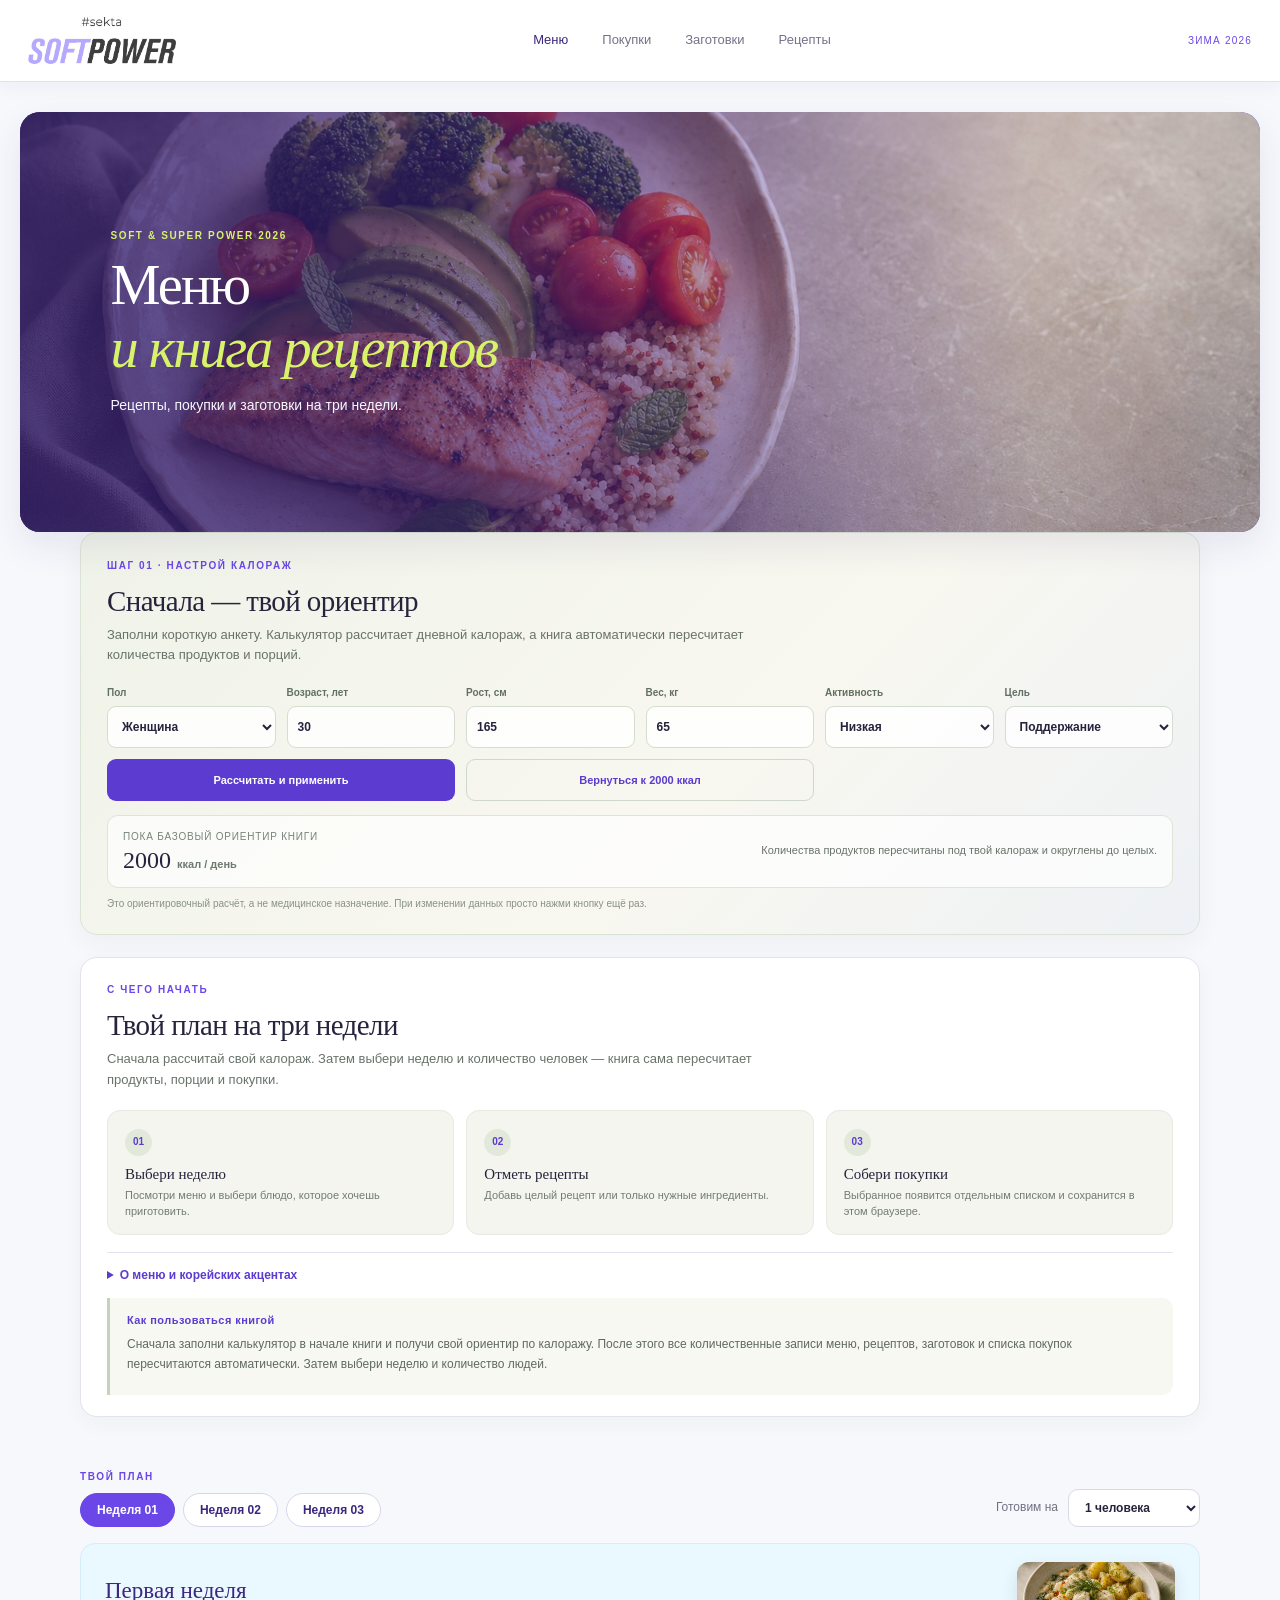
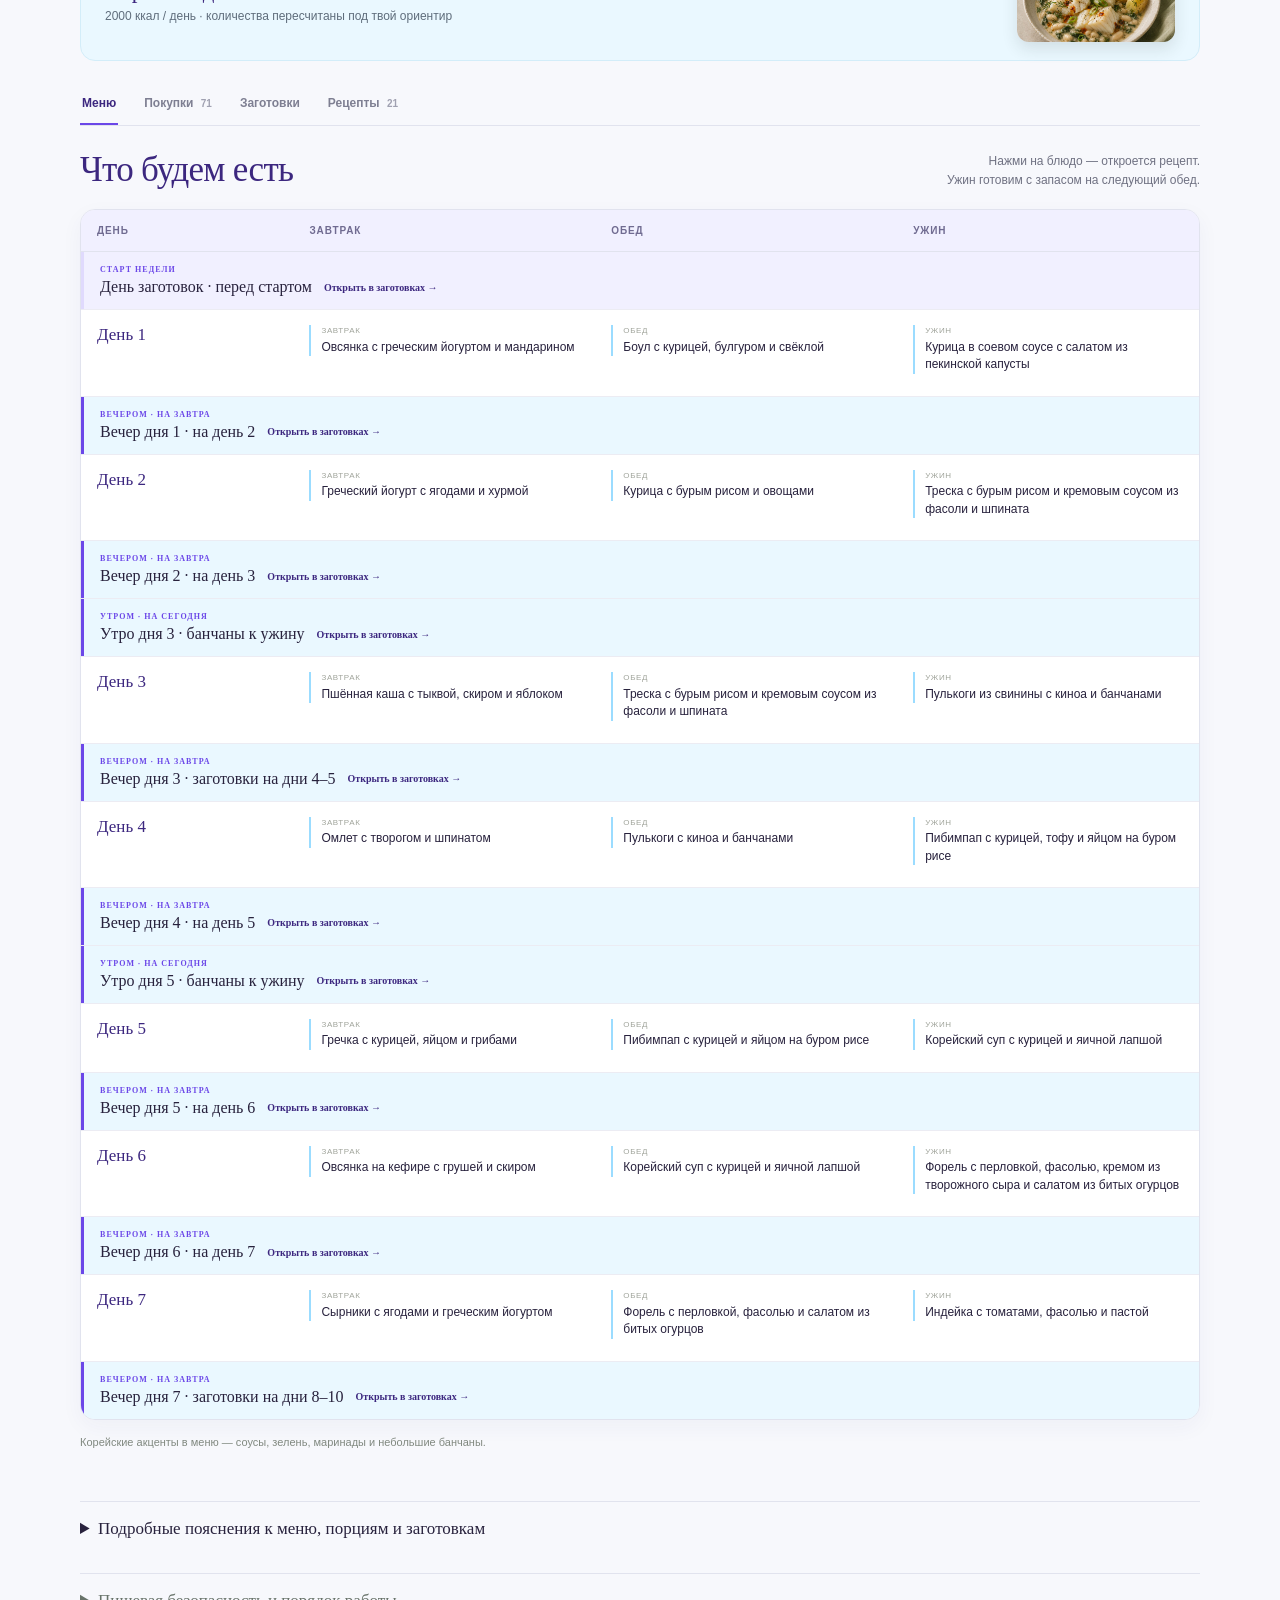
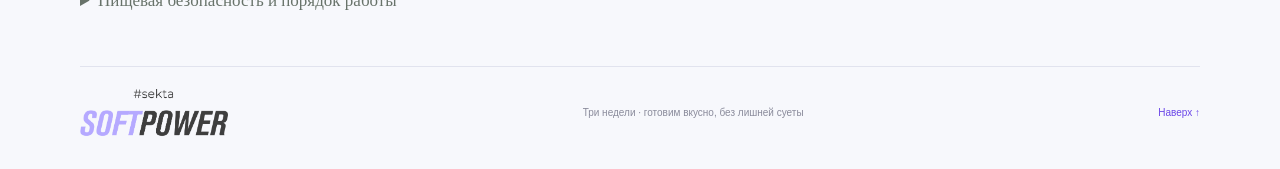
==== commit 46c18662: "Уточнить рецепты дней 4–6 и обновить фото завтрака" ====
--- a/index.html
+++ b/index.html
@@ -1,2 +1,2 @@
-<!doctype html><html lang="ru"><head><meta charset="utf-8"><meta name="viewport" content="width=device-width, initial-scale=1"><meta name="theme-color" content="#f2f1e9"><meta name="description" content="Интерактивная книга сезонного меню на три недели: рецепты, заготовки и пересчёт порций на 1–4 человек."><title>Сезонка — меню и книга рецептов</title><link rel="stylesheet" href="styles.css?v=20261120-recipe-flow"></head><body><header class="topbar"><a class="brand" href="#" aria-label="Soft Power — на главную"><img class="brand-logo" src="[data-uri]" alt="#sekta Soft Power"></a><nav class="topnav" aria-label="Основная навигация"><a href="#menu" data-view="menu">Меню</a><a href="#shopping" data-view="shopping">Покупки</a><a href="#prep" data-view="prep">Заготовки</a><a href="#recipes" data-view="recipes">Рецепты</a></nav><div class="topbar-note">зима 2026</div></header><main><section class="hero"><img src="cover.jpg" alt="Лосось, овощи и крупа на керамической тарелке"><div class="hero-shade"></div><div class="hero-copy"><p class="eyebrow">SOFT &amp; SUPER POWER 2026</p><h1>Меню<br><em>и книга рецептов</em></h1><p>Рецепты, покупки и заготовки на три недели.</p></div></section><section id="calorieCalculator" class="calorie-calculator" aria-labelledby="calorieTitle"></section><section class="intro-panel" aria-labelledby="introTitle"><div class="intro-heading"><p class="eyebrow">С ЧЕГО НАЧАТЬ</p><h2 id="introTitle">Твой план на три недели</h2><p>Сначала рассчитай свой калораж. Затем выбери неделю и количество человек — книга сама пересчитает продукты, порции и покупки.</p></div><div class="intro-steps"><article><span>01</span><strong>Выбери неделю</strong><p>Посмотри меню и выбери блюдо, которое хочешь приготовить.</p></article><article><span>02</span><strong>Отметь рецепты</strong><p>Добавь целый рецепт или только нужные ингредиенты.</p></article><article><span>03</span><strong>Собери покупки</strong><p>Выбранное появится отдельным списком и сохранится в этом браузере.</p></article></div><details class="intro-context"><summary>О меню и корейских акцентах</summary><div id="introContent"></div></details><div class="intro-howto" id="howtoContent"></div></section><section class="controlbar" aria-label="Выбор недели и количества"><div><p class="eyebrow">ТВОЙ ПЛАН</p><div class="week-switch" id="weekSwitch"></div></div><label class="people-control"><span>Готовим на</span><select id="peopleSelect" aria-label="Количество человек"><option value="1">1 человека</option><option value="2">2 человека</option><option value="3">3 человека</option><option value="4">4 человека</option></select></label></section><div class="week-intro" id="weekIntro"></div><div class="view-nav"><button class="view-tab active" data-view="menu">Меню</button><button class="view-tab" data-view="shopping">Покупки <span id="shoppingCount"></span></button><button class="view-tab" data-view="prep">Заготовки</button><button class="view-tab" data-view="recipes">Рецепты <span id="recipeCount"></span></button></div><section id="menu" class="view active"><div class="section-head"><div><h2>Что будем есть</h2></div><p>Нажми на блюдо — откроется рецепт.<br>Ужин готовим с запасом на следующий обед.</p></div><div class="menu-wrap"><table class="menu-table" aria-label="Меню на выбранную неделю"><thead><tr><th>День</th><th>Завтрак</th><th>Обед</th><th>Ужин</th></tr></thead><tbody id="menuGrid"></tbody></table></div><div class="menu-footnote">Корейские акценты в меню — соусы, зелень, маринады и небольшие банчаны.</div></section><section id="recipes" class="view"><div class="section-head"><div><p class="eyebrow">ПРОСТО И ПОШАГОВО</p><h2>Рецепты недели</h2></div><div class="recipe-tools"><label class="search-box"><span>⌕</span><input id="recipeSearch" type="search" placeholder="Найти блюдо…" aria-label="Найти блюдо"></label><button class="quiet-button" id="toggleRecipes">Развернуть все</button></div></div><div id="recipeDays" class="recipe-days"></div></section><section id="shopping" class="view"><div class="section-head"><div><p class="eyebrow">СПИСОК НА НЕДЕЛЮ</p><h2>Покупки</h2></div><p>Отметь нужные продукты.<br>Количество пересчитывается на выбранное число человек.</p></div><div class="shopping-main"><div class="list-summary" id="listSummary"></div><section class="selected-shopping" id="selectedShopping" aria-live="polite"></section><div id="groceryGroups" class="grocery-groups"></div></div><div class="note-card"><strong>Про ориентир КБЖУ</strong><p>База книги — около 2000 ккал и соотношение 30/20/50. После калькулятора количественные значения пересчитываются под твой ориентир; это пропорциональная настройка, а не лабораторный анализ каждой порции.</p></div></section><section id="prep" class="view"><div class="section-head"><div><p class="eyebrow">СНАЧАЛА ЗАГОТОВКИ</p><h2>План подготовки</h2></div><p>День заготовок перед стартом.<br>После дней 3, 10 и 17: вечерняя заготовка на следующие дни.</p></div><div class="prep-intro"><strong>Готовь по этапам</strong><span>Заготовки сгруппированы по дням подготовки. Внутри — конкретные продукты, действия и блюда, для которых они нужны.</span></div><div class="prep-return"><button id="prepReturn" class="view-tab" type="button" hidden></button></div><div id="prepBlocks" class="prep-blocks"></div></section><section class="frontmatter"><details><summary>Подробные пояснения к меню, порциям и заготовкам</summary><div id="frontmatterContent"></div></details><details class="safety-panel"><summary>Пищевая безопасность и порядок работы</summary><div id="safetyContent"></div></details></section></main><footer><a class="brand footer-brand" href="#" aria-label="Soft Power — наверх"><img class="brand-logo" src="[data-uri]" alt="#sekta Soft Power"></a><span>Три недели · готовим вкусно, без лишней суеты</span><a href="#top">Наверх ↑</a></footer><script src="menu-data.js?v=20261123-day3-cleanup"></script><script src="app.js?v=20261123-prep-return"></script></body></html>
+<!doctype html><html lang="ru"><head><meta charset="utf-8"><meta name="viewport" content="width=device-width, initial-scale=1"><meta name="theme-color" content="#f2f1e9"><meta name="description" content="Интерактивная книга сезонного меню на три недели: рецепты, заготовки и пересчёт порций на 1–4 человек."><title>Сезонка — меню и книга рецептов</title><link rel="stylesheet" href="styles.css?v=20261120-recipe-flow"></head><body><header class="topbar"><a class="brand" href="#" aria-label="Soft Power — на главную"><img class="brand-logo" src="[data-uri]" alt="#sekta Soft Power"></a><nav class="topnav" aria-label="Основная навигация"><a href="#menu" data-view="menu">Меню</a><a href="#shopping" data-view="shopping">Покупки</a><a href="#prep" data-view="prep">Заготовки</a><a href="#recipes" data-view="recipes">Рецепты</a></nav><div class="topbar-note">зима 2026</div></header><main><section class="hero"><img src="cover.jpg" alt="Лосось, овощи и крупа на керамической тарелке"><div class="hero-shade"></div><div class="hero-copy"><p class="eyebrow">SOFT &amp; SUPER POWER 2026</p><h1>Меню<br><em>и книга рецептов</em></h1><p>Рецепты, покупки и заготовки на три недели.</p></div></section><section id="calorieCalculator" class="calorie-calculator" aria-labelledby="calorieTitle"></section><section class="intro-panel" aria-labelledby="introTitle"><div class="intro-heading"><p class="eyebrow">С ЧЕГО НАЧАТЬ</p><h2 id="introTitle">Твой план на три недели</h2><p>Сначала рассчитай свой калораж. Затем выбери неделю и количество человек — книга сама пересчитает продукты, порции и покупки.</p></div><div class="intro-steps"><article><span>01</span><strong>Выбери неделю</strong><p>Посмотри меню и выбери блюдо, которое хочешь приготовить.</p></article><article><span>02</span><strong>Отметь рецепты</strong><p>Добавь целый рецепт или только нужные ингредиенты.</p></article><article><span>03</span><strong>Собери покупки</strong><p>Выбранное появится отдельным списком и сохранится в этом браузере.</p></article></div><details class="intro-context"><summary>О меню и корейских акцентах</summary><div id="introContent"></div></details><div class="intro-howto" id="howtoContent"></div></section><section class="controlbar" aria-label="Выбор недели и количества"><div><p class="eyebrow">ТВОЙ ПЛАН</p><div class="week-switch" id="weekSwitch"></div></div><label class="people-control"><span>Готовим на</span><select id="peopleSelect" aria-label="Количество человек"><option value="1">1 человека</option><option value="2">2 человека</option><option value="3">3 человека</option><option value="4">4 человека</option></select></label></section><div class="week-intro" id="weekIntro"></div><div class="view-nav"><button class="view-tab active" data-view="menu">Меню</button><button class="view-tab" data-view="shopping">Покупки <span id="shoppingCount"></span></button><button class="view-tab" data-view="prep">Заготовки</button><button class="view-tab" data-view="recipes">Рецепты <span id="recipeCount"></span></button></div><section id="menu" class="view active"><div class="section-head"><div><h2>Что будем есть</h2></div><p>Нажми на блюдо — откроется рецепт.<br>Ужин готовим с запасом на следующий обед.</p></div><div class="menu-wrap"><table class="menu-table" aria-label="Меню на выбранную неделю"><thead><tr><th>День</th><th>Завтрак</th><th>Обед</th><th>Ужин</th></tr></thead><tbody id="menuGrid"></tbody></table></div><div class="menu-footnote">Корейские акценты в меню — соусы, зелень, маринады и небольшие банчаны.</div></section><section id="recipes" class="view"><div class="section-head"><div><p class="eyebrow">ПРОСТО И ПОШАГОВО</p><h2>Рецепты недели</h2></div><div class="recipe-tools"><label class="search-box"><span>⌕</span><input id="recipeSearch" type="search" placeholder="Найти блюдо…" aria-label="Найти блюдо"></label><button class="quiet-button" id="toggleRecipes">Развернуть все</button></div></div><div id="recipeDays" class="recipe-days"></div></section><section id="shopping" class="view"><div class="section-head"><div><p class="eyebrow">СПИСОК НА НЕДЕЛЮ</p><h2>Покупки</h2></div><p>Отметь нужные продукты.<br>Количество пересчитывается на выбранное число человек.</p></div><div class="shopping-main"><div class="list-summary" id="listSummary"></div><section class="selected-shopping" id="selectedShopping" aria-live="polite"></section><div id="groceryGroups" class="grocery-groups"></div></div><div class="note-card"><strong>Про ориентир КБЖУ</strong><p>База книги — около 2000 ккал и соотношение 30/20/50. После калькулятора количественные значения пересчитываются под твой ориентир; это пропорциональная настройка, а не лабораторный анализ каждой порции.</p></div></section><section id="prep" class="view"><div class="section-head"><div><p class="eyebrow">СНАЧАЛА ЗАГОТОВКИ</p><h2>План подготовки</h2></div><p>День заготовок перед стартом.<br>После дней 3, 10 и 17: вечерняя заготовка на следующие дни.</p></div><div class="prep-intro"><strong>Готовь по этапам</strong><span>Заготовки сгруппированы по дням подготовки. Внутри — конкретные продукты, действия и блюда, для которых они нужны.</span></div><div class="prep-return"><button id="prepReturn" class="view-tab" type="button" hidden></button></div><div id="prepBlocks" class="prep-blocks"></div></section><section class="frontmatter"><details><summary>Подробные пояснения к меню, порциям и заготовкам</summary><div id="frontmatterContent"></div></details><details class="safety-panel"><summary>Пищевая безопасность и порядок работы</summary><div id="safetyContent"></div></details></section></main><footer><a class="brand footer-brand" href="#" aria-label="Soft Power — наверх"><img class="brand-logo" src="[data-uri]" alt="#sekta Soft Power"></a><span>Три недели · готовим вкусно, без лишней суеты</span><a href="#top">Наверх ↑</a></footer><script src="menu-data.js?v=20261125-days4-6"></script><script src="app.js?v=20261125-prep-shopping"></script></body></html>
 
